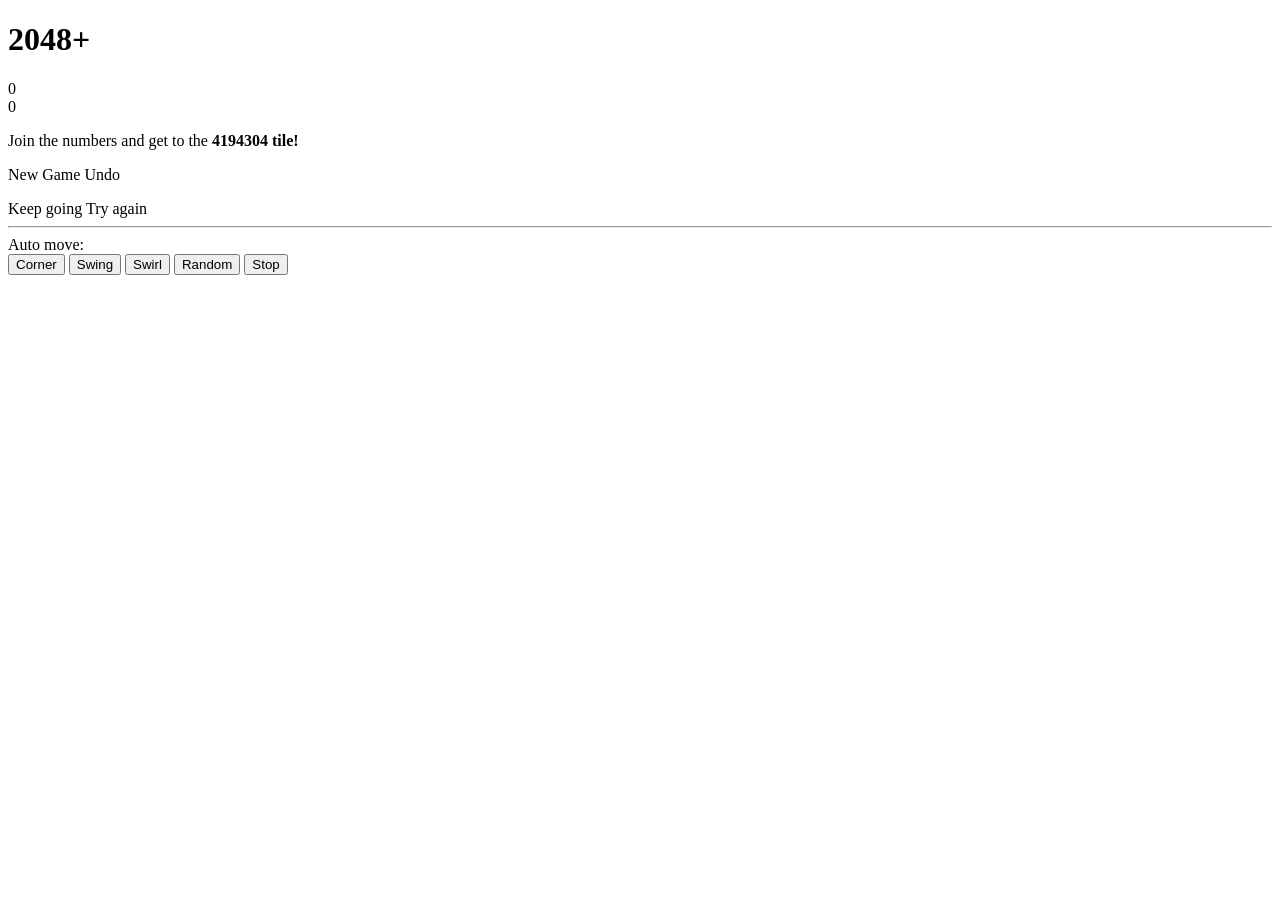
==== index.html @ 7a3e9a71 "Create index.html" ====
<!DOCTYPE HTML>
<html>
<head>
<title>2048+</title>
</head>
<body>
<div class="container">
    <div class="heading">
        <h1 class="title">2048+</h1>

        <div class="scores-container">
            <div class="score-container">0</div>
            <div class="best-container">0</div>
        </div>
    </div>
    <div class="above-game">
        <p class="game-intro">Join the numbers and get to the <strong>4194304 tile!</strong></p>
        <a class="restart-button">New Game</a>
        <a class="undo-button">Undo</a>

    </div>
    <div class="game-container">
        <div class="game-message">
            <p></p>
            <div class="lower"> <a class="keep-playing-button">Keep going</a>
 <a class="retry-button">Try again</a>

                <div class="score-sharing"></div>
            </div>
        </div>
        <div class="grid-container">
            <div class="grid-row">
                <div class="grid-cell"></div>
                <div class="grid-cell"></div>
                <div class="grid-cell"></div>
                <div class="grid-cell"></div>
                <div class="grid-cell"></div>
                <div class="grid-cell"></div>
                <div class="grid-cell"></div>
                <div class="grid-cell"></div>
            </div>
            <div class="grid-row">
                <div class="grid-cell"></div>
                <div class="grid-cell"></div>
                <div class="grid-cell"></div>
                <div class="grid-cell"></div>
                <div class="grid-cell"></div>
                <div class="grid-cell"></div>
                <div class="grid-cell"></div>
                <div class="grid-cell"></div>
            </div>
            <div class="grid-row">
                <div class="grid-cell"></div>
                <div class="grid-cell"></div>
                <div class="grid-cell"></div>
                <div class="grid-cell"></div>
                <div class="grid-cell"></div>
                <div class="grid-cell"></div>
                <div class="grid-cell"></div>
                <div class="grid-cell"></div>
            </div>
            <div class="grid-row">
                <div class="grid-cell"></div>
                <div class="grid-cell"></div>
                <div class="grid-cell"></div>
                <div class="grid-cell"></div>
                <div class="grid-cell"></div>
                <div class="grid-cell"></div>
                <div class="grid-cell"></div>
                <div class="grid-cell"></div>
            </div>
            <div class="grid-row">
                <div class="grid-cell"></div>
                <div class="grid-cell"></div>
                <div class="grid-cell"></div>
                <div class="grid-cell"></div>
                <div class="grid-cell"></div>
                <div class="grid-cell"></div>
                <div class="grid-cell"></div>
                <div class="grid-cell"></div>
            </div>
            <div class="grid-row">
                <div class="grid-cell"></div>
                <div class="grid-cell"></div>
                <div class="grid-cell"></div>
                <div class="grid-cell"></div>
                <div class="grid-cell"></div>
                <div class="grid-cell"></div>
                <div class="grid-cell"></div>
                <div class="grid-cell"></div>
            </div>
            <div class="grid-row">
                <div class="grid-cell"></div>
                <div class="grid-cell"></div>
                <div class="grid-cell"></div>
                <div class="grid-cell"></div>
                <div class="grid-cell"></div>
                <div class="grid-cell"></div>
                <div class="grid-cell"></div>
                <div class="grid-cell"></div>
            </div>
            <div class="grid-row">
                <div class="grid-cell"></div>
                <div class="grid-cell"></div>
                <div class="grid-cell"></div>
                <div class="grid-cell"></div>
                <div class="grid-cell"></div>
                <div class="grid-cell"></div>
                <div class="grid-cell"></div>
                <div class="grid-cell"></div>
            </div>
        </div>
        <div class="tile-container"></div>
    </div>
    <div class="moves-container"></div>
    <hr>
    Auto move:<br>
    <button name="automove" type="button" onclick="doMovementPattern(corner);">Corner</button>
    <button name="automove" type="button" onclick="doMovementPattern(swing);">Swing</button>
    <button name="automove" type="button" onclick="doMovementPattern(swirl);">Swirl</button>
    <button name="automove" type="button" onclick="doMovementPattern(random);">Random</button>
    <button type="button" onclick="stopMovement();">Stop</button>
</div>
</body>
</html>
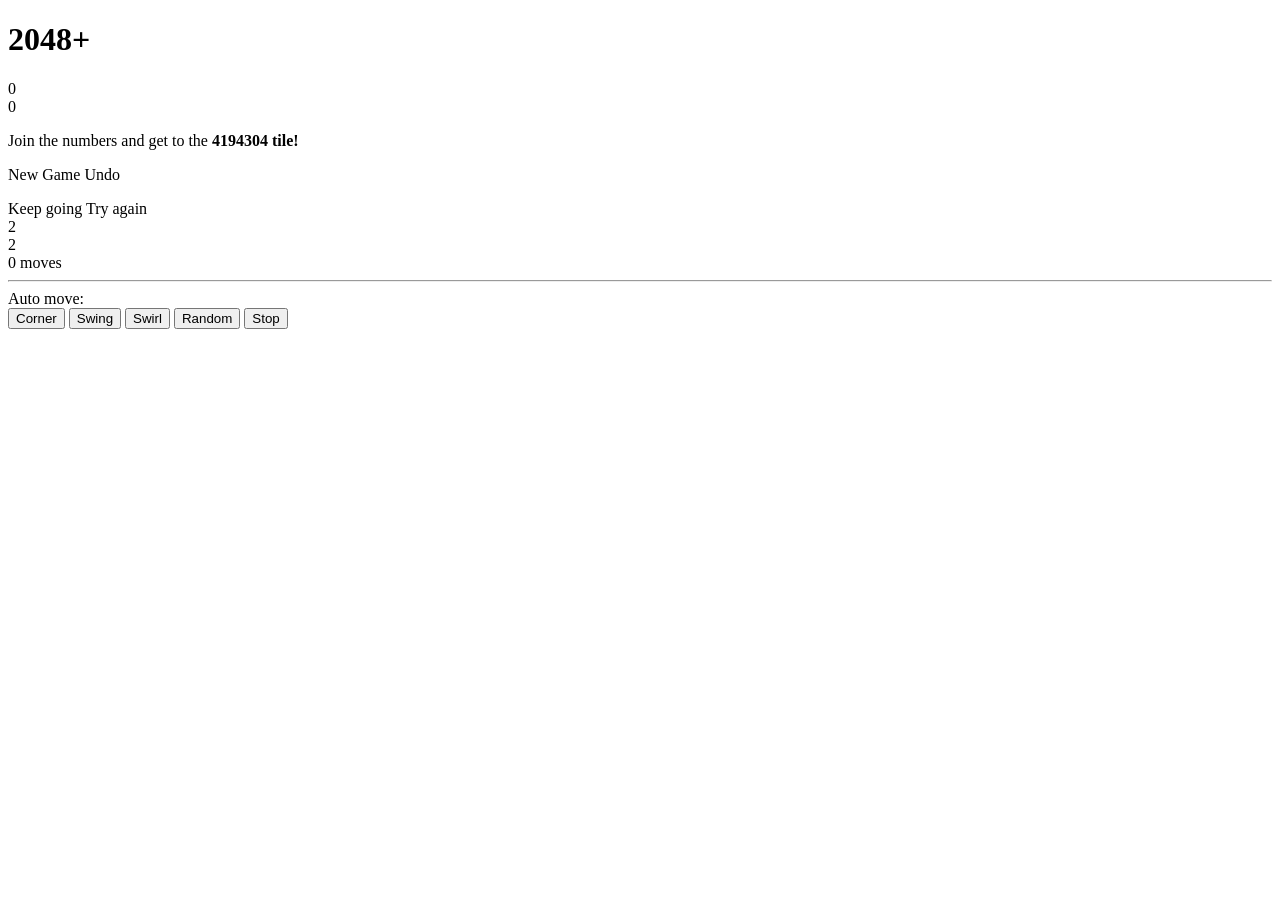
==== commit f62cc1dd: "Update index.html" ====
--- a/index.html
+++ b/index.html
@@ -121,5 +121,15 @@
     <button name="automove" type="button" onclick="doMovementPattern(random);">Random</button>
     <button type="button" onclick="stopMovement();">Stop</button>
 </div>
+<script src="js/bind_polyfill.js"></script>
+<script src="js/classlist_polyfill.js"></script>
+<script src="js/animframe_polyfill.js"></script>
+<script src="js/keyboard_input_manager.js"></script>
+<script src="js/html_actuator.js"></script>
+<script src="js/grid.js"></script>
+<script src="js/tile.js"></script>
+<script src="js/local_storage_manager.js"></script>
+<script src="js/game_manager.js"></script>
+<script src="js/application.js"></script>
 </body>
 </html>
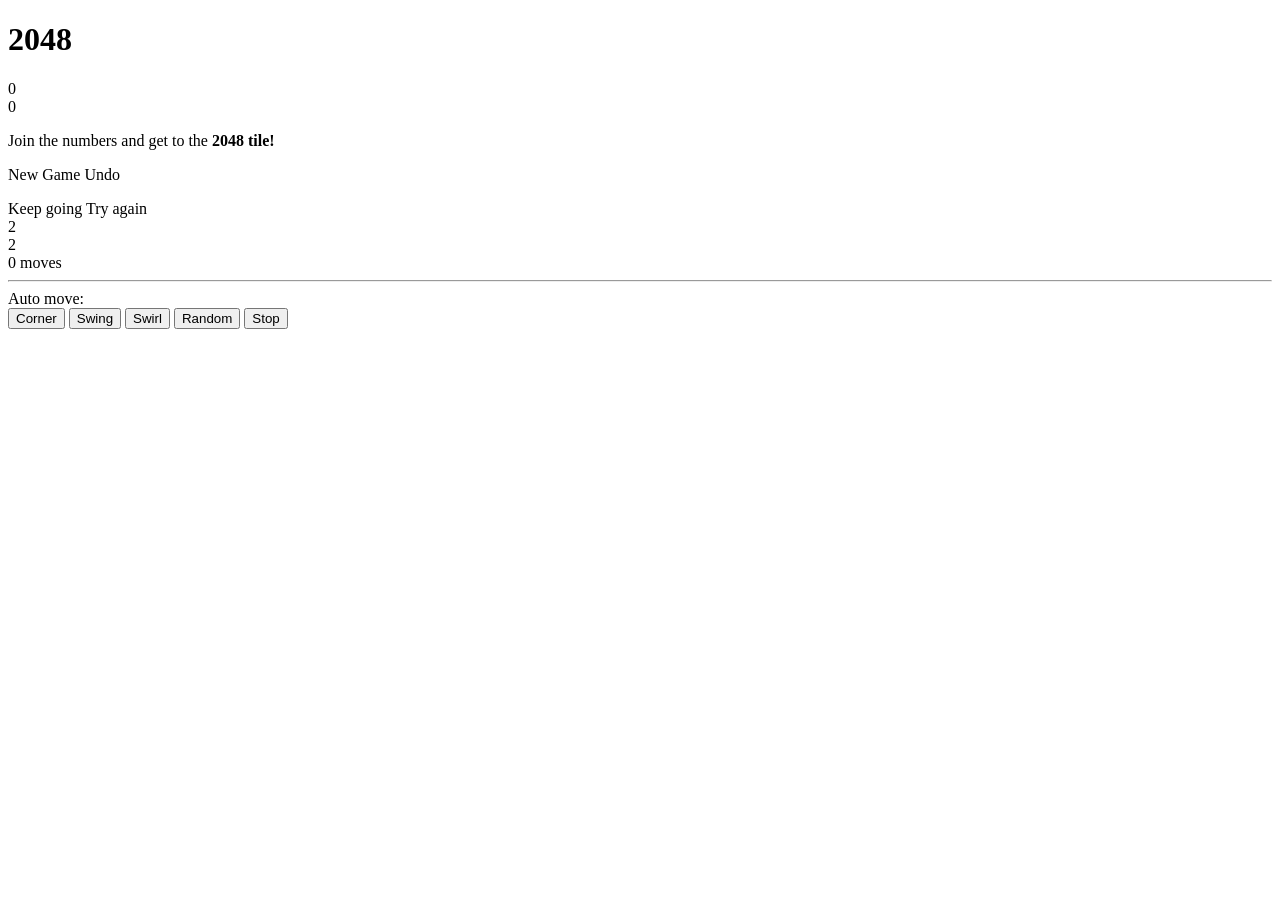
==== commit c958cec3: "Rename 8x8/index.html to index.html" ====
--- a/index.html
+++ b/index.html
@@ -1,12 +1,12 @@
 <!DOCTYPE HTML>
 <html>
 <head>
-<title>2048+</title>
+<title>2048</title>
 </head>
 <body>
 <div class="container">
     <div class="heading">
-        <h1 class="title">2048+</h1>
+        <h1 class="title">2048</h1>
 
         <div class="scores-container">
             <div class="score-container">0</div>
@@ -14,7 +14,7 @@
         </div>
     </div>
     <div class="above-game">
-        <p class="game-intro">Join the numbers and get to the <strong>4194304 tile!</strong></p>
+        <p class="game-intro">Join the numbers and get to the <strong>2048 tile!</strong></p>
         <a class="restart-button">New Game</a>
         <a class="undo-button">Undo</a>
 
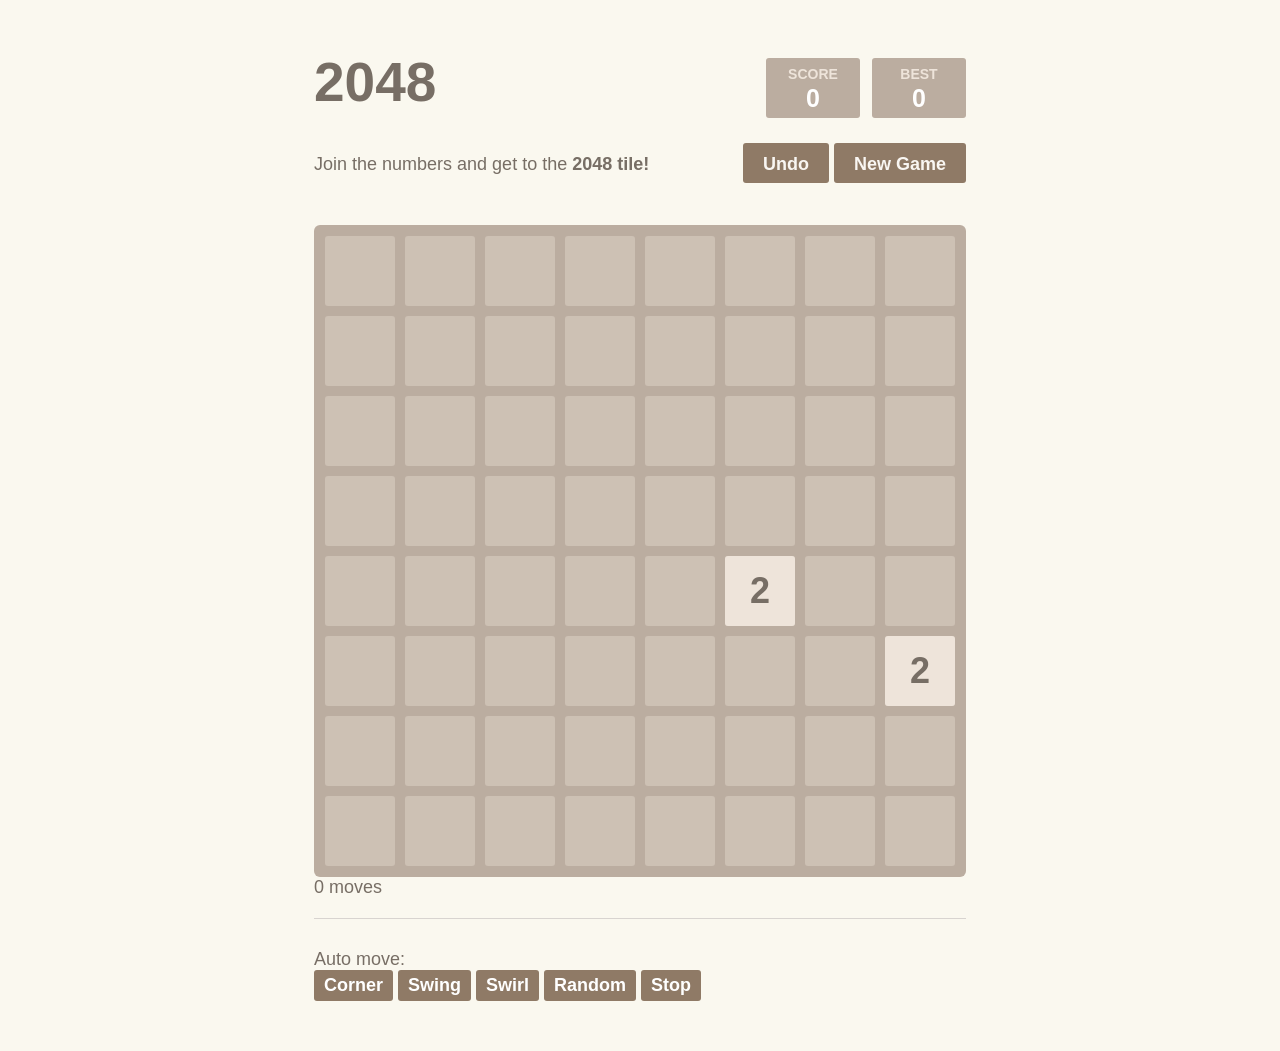
==== commit 69293733: "2048" ====
--- a/index.html
+++ b/index.html
@@ -2,6 +2,8 @@
 <html>
 <head>
 <title>2048</title>
+<link href="style/main.css" rel="stylesheet" type="text/css">
+<link rel="shortcut icon" href="https://gabrielecirulli.github.io/2048/favicon.ico">
 </head>
 <body>
 <div class="container">
--- a/style/main.css
+++ b/style/main.css
@@ -0,0 +1,508 @@
+html, body {
+  margin: 0;
+  padding: 0;
+  background: #faf8ef;
+  color: #776e65;
+  font-family: "Clear Sans", "Helvetica Neue", Arial, sans-serif;
+  font-size: 18px; }
+
+body {
+  margin: 50px 0; }
+
+.heading:after {
+  content: "";
+  display: block;
+  clear: both; }
+
+h1.title {
+  font-size: 55px;
+  font-weight: bold;
+  margin: 0;
+  display: block;
+  float: left; }
+
+button {
+  color: white;
+  background: #8f7a66;
+  padding: 5px 10px;
+  border-radius: 3px;
+  border: none;
+  font-size: 18px;
+  font-family: "Clear Sans", "Helvetica Neue", Arial, sans-serif;
+  font-weight: bold; }
+
+@keyframes move-up {
+  0% {
+    top: 25px;
+    opacity: 1; }
+
+  100% {
+    top: -50px;
+    opacity: 0; } }
+
+.scores-container {
+  float: right;
+  text-align: right; }
+
+.score-container, .best-container {
+  position: relative;
+  display: inline-block;
+  background: #bbada0;
+  padding: 16px 7px;
+  font-size: 25px;
+  height: 28px;
+  line-height: 48px;
+  font-weight: bold;
+  border-radius: 3px;
+  color: white;
+  margin-top: 8px;
+  margin-bottom: 25px;
+  min-width: 80px;
+  margin-left: 7px;
+  text-align: center; }
+  .score-container:after, .best-container:after {
+    position: absolute;
+    width: 100%;
+    top: 10px;
+    left: 0;
+    text-transform: uppercase;
+    font-size: 14px;
+    line-height: 12px;
+    text-align: center;
+    color: #eee4da; }
+  .score-container .score-addition, .best-container .score-addition {
+    position: absolute;
+    right: 30px;
+    color: red;
+    font-size: 25px;
+    line-height: 25px;
+    font-weight: bold;
+    color: rgba(119, 110, 101, 0.9);
+    z-index: 100;
+    animation: move-up 600ms ease-in;
+    animation-fill-mode: both; }
+
+.score-container:after {
+  content: "Score"; }
+
+.best-container:after {
+  content: "Best"; }
+
+p {
+  margin-top: 0;
+  margin-bottom: 10px;
+  line-height: 1.65; }
+
+a {
+  color: #776e65;
+  font-weight: bold;
+  text-decoration: underline;
+  cursor: pointer; }
+
+strong.important {
+  text-transform: uppercase; }
+
+hr {
+  border: none;
+  border-bottom: 1px solid #d8d4d0;
+  margin-top: 20px;
+  margin-bottom: 30px; }
+
+.container {
+  width: 652px;
+  margin: 0 auto; }
+
+@keyframes fade-in {
+  0% {
+    opacity: 0; }
+
+  100% {
+    opacity: 1; } }
+
+.game-container {
+  margin-top: 40px;
+  position: relative;
+  padding: 11px;
+  cursor: default;
+  -webkit-touch-callout: none;
+  -webkit-user-select: none;
+  -moz-user-select: none;
+  background: #bbada0;
+  border-radius: 6px;
+  width: 652px;
+  height: 652px;
+  box-sizing: border-box; }
+  .game-container .game-message {
+    display: none;
+    position: absolute;
+    top: 0;
+    right: 0;
+    bottom: 0;
+    left: 0;
+    background: rgba(238, 228, 218, 0.5);
+    border-radius: 6px;
+    z-index: 100;
+    text-align: center;
+    animation: fade-in 800ms ease 1200ms;
+    animation-fill-mode: both; }
+    .game-container .game-message p {
+      font-size: 60px;
+      font-weight: bold;
+      height: 60px;
+      line-height: 60px;
+      margin-top: 222px; }
+    .game-container .game-message .lower {
+      display: block;
+      margin-top: 59px; }
+    .game-container .game-message a {
+      display: inline-block;
+      background: #8f7a66;
+      border-radius: 3px;
+      padding: 0 20px;
+      text-decoration: none;
+      color: #f9f6f2;
+      height: 40px;
+      line-height: 42px;
+      margin-left: 9px; }
+      .game-container .game-message a.keep-playing-button {
+        display: none; }
+    .game-container .game-message .score-sharing {      display: inline-block;      vertical-align: middle;      margin-left: 10px; }    .game-container .game-message.game-won {
+      background: rgba(237, 194, 46, 0.5);
+      color: #f9f6f2; }
+      .game-container .game-message.game-won a.keep-playing-button {
+        display: inline-block; }
+    .game-container .game-message.game-won, .game-container .game-message.game-over {
+      display: block; }
+
+.grid-container {
+  position: absolute;
+  z-index: 1; }
+
+.grid-row {
+  margin-bottom: 10px; }
+  .grid-row:last-child {
+    margin-bottom: 0; }
+  .grid-row:after {
+    content: "";
+    display: block;
+    clear: both; }
+
+.grid-cell {
+  width: 70px;
+  height: 70px;
+  margin-right: 10px;
+  float: left;
+  border-radius: 3px;
+  background: rgba(238, 228, 218, 0.35); }
+  .grid-cell:last-child {
+    margin-right: 0; }
+
+.tile-container {
+  position: absolute;
+  z-index: 2; }
+
+.tile, .tile .tile-inner {
+  width: 70px;
+  height: 70px;
+  line-height: 70px; }
+.tile.tile-position-1-1 {
+  transform: translate(0px, 0px); }
+.tile.tile-position-1-2 {
+  transform: translate(0px, 80px); }
+.tile.tile-position-1-3 {
+  transform: translate(0px, 160px); }
+.tile.tile-position-1-4 {
+  transform: translate(0px, 240px); }
+.tile.tile-position-1-5 {
+  transform: translate(0px, 320px); }
+.tile.tile-position-1-6 {
+  transform: translate(0px, 400px); }
+.tile.tile-position-1-7 {
+  transform: translate(0px, 480px); }
+.tile.tile-position-1-8 {
+  transform: translate(0px, 560px); }
+.tile.tile-position-2-1 {
+  transform: translate(80px, 0px); }
+.tile.tile-position-2-2 {
+  transform: translate(80px, 80px); }
+.tile.tile-position-2-3 {
+  transform: translate(80px, 160px); }
+.tile.tile-position-2-4 {
+  transform: translate(80px, 240px); }
+.tile.tile-position-2-5 {
+  transform: translate(80px, 320px); }
+.tile.tile-position-2-6 {
+  transform: translate(80px, 400px); }
+.tile.tile-position-2-7 {
+  transform: translate(80px, 480px); }
+.tile.tile-position-2-8 {
+  transform: translate(80px, 560px); }
+.tile.tile-position-3-1 {
+  transform: translate(160px, 0px); }
+.tile.tile-position-3-2 {
+  transform: translate(160px, 80px); }
+.tile.tile-position-3-3 {
+  transform: translate(160px, 160px); }
+.tile.tile-position-3-4 {
+  transform: translate(160px, 240px); }
+.tile.tile-position-3-5 {
+  transform: translate(160px, 320px); }
+.tile.tile-position-3-6 {
+  transform: translate(160px, 400px); }
+.tile.tile-position-3-7 {
+  transform: translate(160px, 480px); }
+.tile.tile-position-3-8 {
+  transform: translate(160px, 560px); }
+.tile.tile-position-4-1 {
+  transform: translate(240px, 0px); }
+.tile.tile-position-4-2 {
+  transform: translate(240px, 80px); }
+.tile.tile-position-4-3 {
+  transform: translate(240px, 160px); }
+.tile.tile-position-4-4 {
+  transform: translate(240px, 240px); }
+.tile.tile-position-4-5 {
+  transform: translate(240px, 320px); }
+.tile.tile-position-4-6 {
+  transform: translate(240px, 400px); }
+.tile.tile-position-4-7 {
+  transform: translate(240px, 480px); }
+.tile.tile-position-4-8 {
+  transform: translate(240px, 560px); }
+.tile.tile-position-5-1 {
+  transform: translate(320px, 0px); }
+.tile.tile-position-5-2 {
+  transform: translate(320px, 80px); }
+.tile.tile-position-5-3 {
+  transform: translate(320px, 160px); }
+.tile.tile-position-5-4 {
+  transform: translate(320px, 240px); }
+.tile.tile-position-5-5 {
+  transform: translate(320px, 320px); }
+.tile.tile-position-5-6 {
+  transform: translate(320px, 400px); }
+.tile.tile-position-5-7 {
+  transform: translate(320px, 480px); }
+.tile.tile-position-5-8 {
+  transform: translate(320px, 560px); }
+.tile.tile-position-6-1 {
+  transform: translate(400px, 0px); }
+.tile.tile-position-6-2 {
+  transform: translate(400px, 80px); }
+.tile.tile-position-6-3 {
+  transform: translate(400px, 160px); }
+.tile.tile-position-6-4 {
+  transform: translate(400px, 240px); }
+.tile.tile-position-6-5 {
+  transform: translate(400px, 320px); }
+.tile.tile-position-6-6 {
+  transform: translate(400px, 400px); }
+.tile.tile-position-6-7 {
+  transform: translate(400px, 480px); }
+.tile.tile-position-6-8 {
+  transform: translate(400px, 560px); }
+.tile.tile-position-7-1 {
+  transform: translate(480px, 0px); }
+.tile.tile-position-7-2 {
+  transform: translate(480px, 80px); }
+.tile.tile-position-7-3 {
+  transform: translate(480px, 160px); }
+.tile.tile-position-7-4 {
+  transform: translate(480px, 240px); }
+.tile.tile-position-7-5 {
+  transform: translate(480px, 320px); }
+.tile.tile-position-7-6 {
+  transform: translate(480px, 400px); }
+.tile.tile-position-7-7 {
+  transform: translate(480px, 480px); }
+.tile.tile-position-7-8 {
+  transform: translate(480px, 560px); }
+.tile.tile-position-8-1 {
+  transform: translate(560px, 0px); }
+.tile.tile-position-8-2 {
+  transform: translate(560px, 80px); }
+.tile.tile-position-8-3 {
+  transform: translate(560px, 160px); }
+.tile.tile-position-8-4 {
+  transform: translate(560px, 240px); }
+.tile.tile-position-8-5 {
+  transform: translate(560px, 320px); }
+.tile.tile-position-8-6 {
+  transform: translate(560px, 400px); }
+.tile.tile-position-8-7 {
+  transform: translate(560px, 480px); }
+.tile.tile-position-8-8 {
+  transform: translate(560px, 560px); }
+
+.tile {
+  position: absolute;
+  transition: 100ms ease-in-out;
+  transition-property: transform; }
+  .tile .tile-inner {
+    border-radius: 3px;
+    background: #eee4da;
+    text-align: center;
+    font-weight: bold;
+    z-index: 10;
+    font-size: 36px; }
+  .tile.tile-2 .tile-inner {
+    background: #eee4da; }
+  .tile.tile-4 .tile-inner {
+    background: #ede0c8; }
+  .tile.tile-8 .tile-inner {
+    color: #f9f6f2;
+    background: #f2b179; }
+  .tile.tile-16 .tile-inner {
+    color: #f9f6f2;
+    background: #f59563; }
+  .tile.tile-32 .tile-inner {
+    color: #f9f6f2;
+    background: #f67c5f; }
+  .tile.tile-64 .tile-inner {
+    color: #f9f6f2;
+    background: #f65e3b; }
+  .tile.tile-128 .tile-inner {
+    color: #f9f6f2;
+    background: #edcf72;
+    font-size: 32px; }
+  .tile.tile-256 .tile-inner {
+    color: #f9f6f2;
+    background: #edcc61;
+    font-size: 32px; }
+  .tile.tile-512 .tile-inner {
+    color: #f9f6f2;
+    background: #edc850;
+    font-size: 32px; }
+  .tile.tile-1024 .tile-inner {
+    color: #f9f6f2;
+    background: #edc53f;
+    font-size: 25px; }
+  .tile.tile-2048 .tile-inner {
+    color: #f9f6f2;
+    background: #edc22e;
+    font-size: 245x; }
+  .tile.tile-4096 .tile-inner {
+    color: #f9f6f2;
+    background: #dab6da;
+    font-size: 25px; }
+  .tile.tile-8192 .tile-inner {
+    color: #f9f6f2;
+    background: #c18bc1;
+    font-size: 25px; }
+  .tile.tile-16384 .tile-inner {
+    color: #f9f6f2;
+    background: #b26ab3;
+    font-size: 20px; }
+  .tile.tile-32768 .tile-inner {
+    color: #f9f6f2;
+    background: #930093;
+    font-size: 20px; }
+  .tile.tile-65536 .tile-inner {
+    color: #f9f6f2;
+    background: #750075;
+    font-size: 20px; }
+  .tile.tile-131072 .tile-inner {
+    color: #f9f6f2;
+    background: #888ddb;
+    font-size: 17px; }
+  .tile.tile-262144 .tile-inner {
+    color: #f9f6f2;
+    background: #767cd8;
+    font-size: 17px; }
+  .tile.tile-524288 .tile-inner {
+    color: #f9f6f2;
+    background: #646cd5;
+    font-size: 17px; }
+  .tile.tile-1048576 .tile-inner {
+    color: #f9f6f2;
+    background: #525ad0;
+    font-size: 15px; }
+  .tile.tile-2097152 .tile-inner {
+    color: #f9f6f2;
+    background: #3f48cc;
+    font-size: 15px; }
+  .tile.tile-4194304 .tile-inner {
+    color: #f9f6f2;
+    background: #989898;
+    font-size: 15px; }
+  .tile.tile-8388608 .tile-inner {
+    color: #f9f6f2;
+    background: #737373;
+    font-size: 15px; }
+  .tile.tile-16777216 .tile-inner {
+    color: #f9f6f2;
+    background: #555555;
+    font-size: 13px; }
+  .tile.tile-33554432 .tile-inner {
+    color: #f9f6f2;
+    background: #4a4a4a;
+    font-size: 13px; }
+  .tile.tile-67108864 .tile-inner {
+    color: #f9f6f2;
+    background: #3e3e3e;
+    font-size: 13px; }
+  .tile.tile-134217728 .tile-inner {
+    color: #f9f6f2;
+    background: #323232;
+    font-size: 12px; }
+  .tile.tile-268435456 .tile-inner {
+    color: #f9f6f2;
+    background: #262626;
+    font-size: 12px; }
+  .tile.tile-536870912 .tile-inner {
+    color: #f9f6f2;
+    background: #1a1a1a;
+    font-size: 12px; }
+  .tile.tile-1073741824 .tile-inner {
+    color: #f9f6f2;
+    background: #0d0d0d;
+    font-size: 11px; }
+
+@keyframes appear {
+  0% {
+    transform: scale(0); }
+
+  100% {
+    transform: scale(1); } }
+
+.tile-new .tile-inner {
+  animation: appear 200ms ease 100ms;
+  animation-fill-mode: backwards; }
+
+@keyframes pop {
+  0% {
+    transform: scale(0); }
+
+  50% {
+    transform: scale(1.2); }
+
+  100% {
+    transform: scale(1); } }
+
+.tile-merged .tile-inner {
+  z-index: 20;
+  animation: pop 200ms ease 100ms;
+  animation-fill-mode: backwards; }
+
+.above-game:after {
+    content:"";
+    display: block;
+    clear: both; }
+.game-intro {
+    float: left;
+    line-height: 42px;
+    margin-bottom: 0; }
+.restart-button, .undo-button {
+    display: inline-block;
+    background: #8f7a66;
+    border-radius: 3px;
+    padding: 0 20px;
+    text-decoration: none;
+    color: #f9f6f2;
+    height: 40px;
+    line-height: 42px;
+    cursor: pointer;
+    display: block;
+    text-align: center;
+    float: right;
+    margin-left: 5px; }
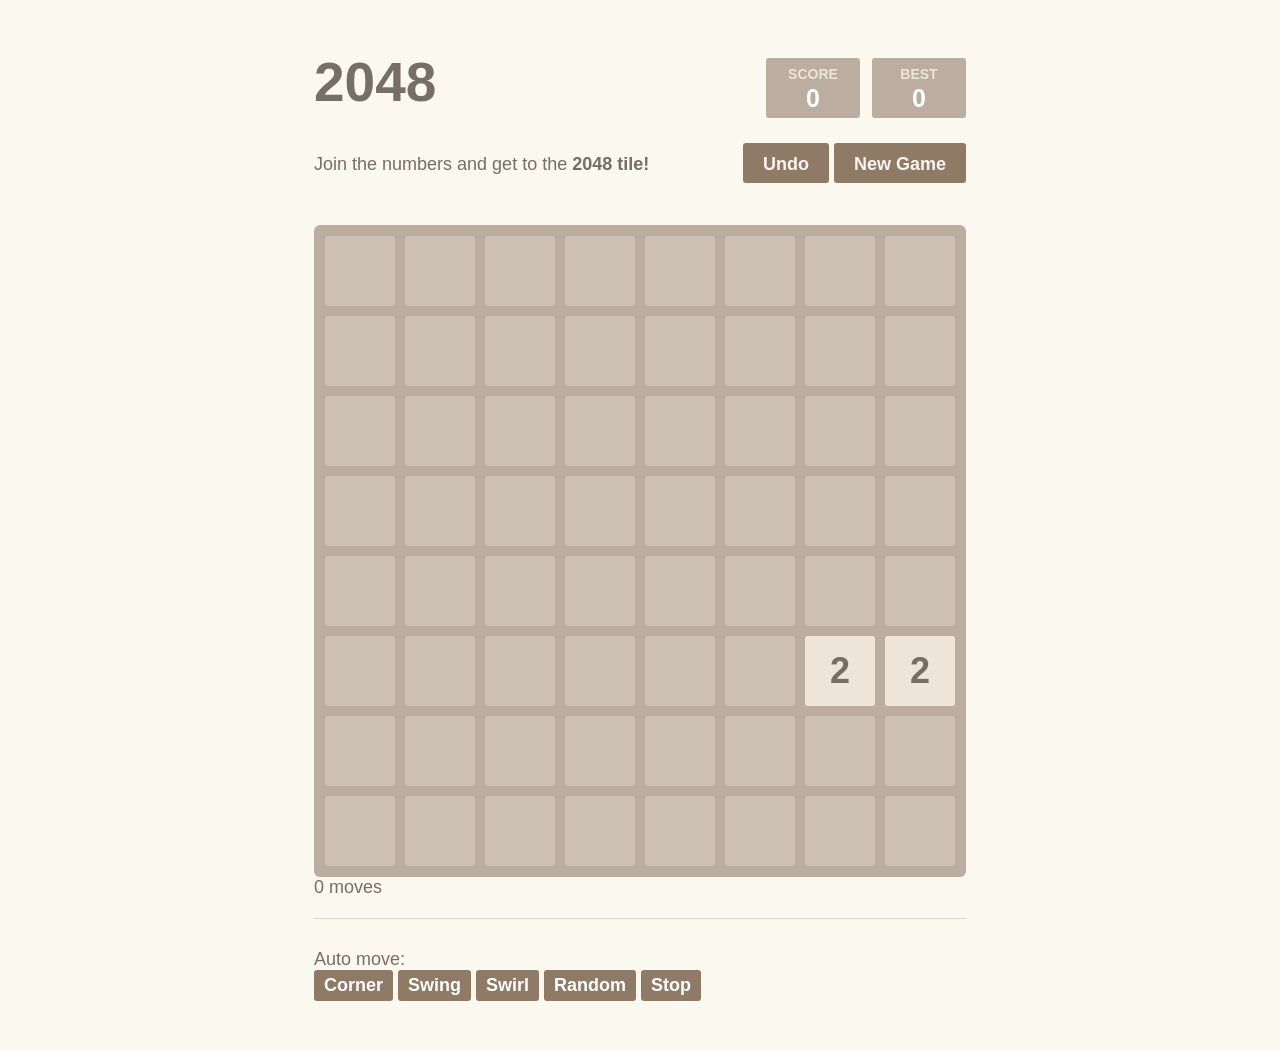
==== commit 72f91d43: "Update index.html" ====
--- a/index.html
+++ b/index.html
@@ -114,7 +114,7 @@
         </div>
         <div class="tile-container"></div>
     </div>
-    <div class="moves-container"></div>
+    <div class="moves-container">0 moves</div>
     <hr>
     Auto move:<br>
     <button name="automove" type="button" onclick="doMovementPattern(corner);">Corner</button>
